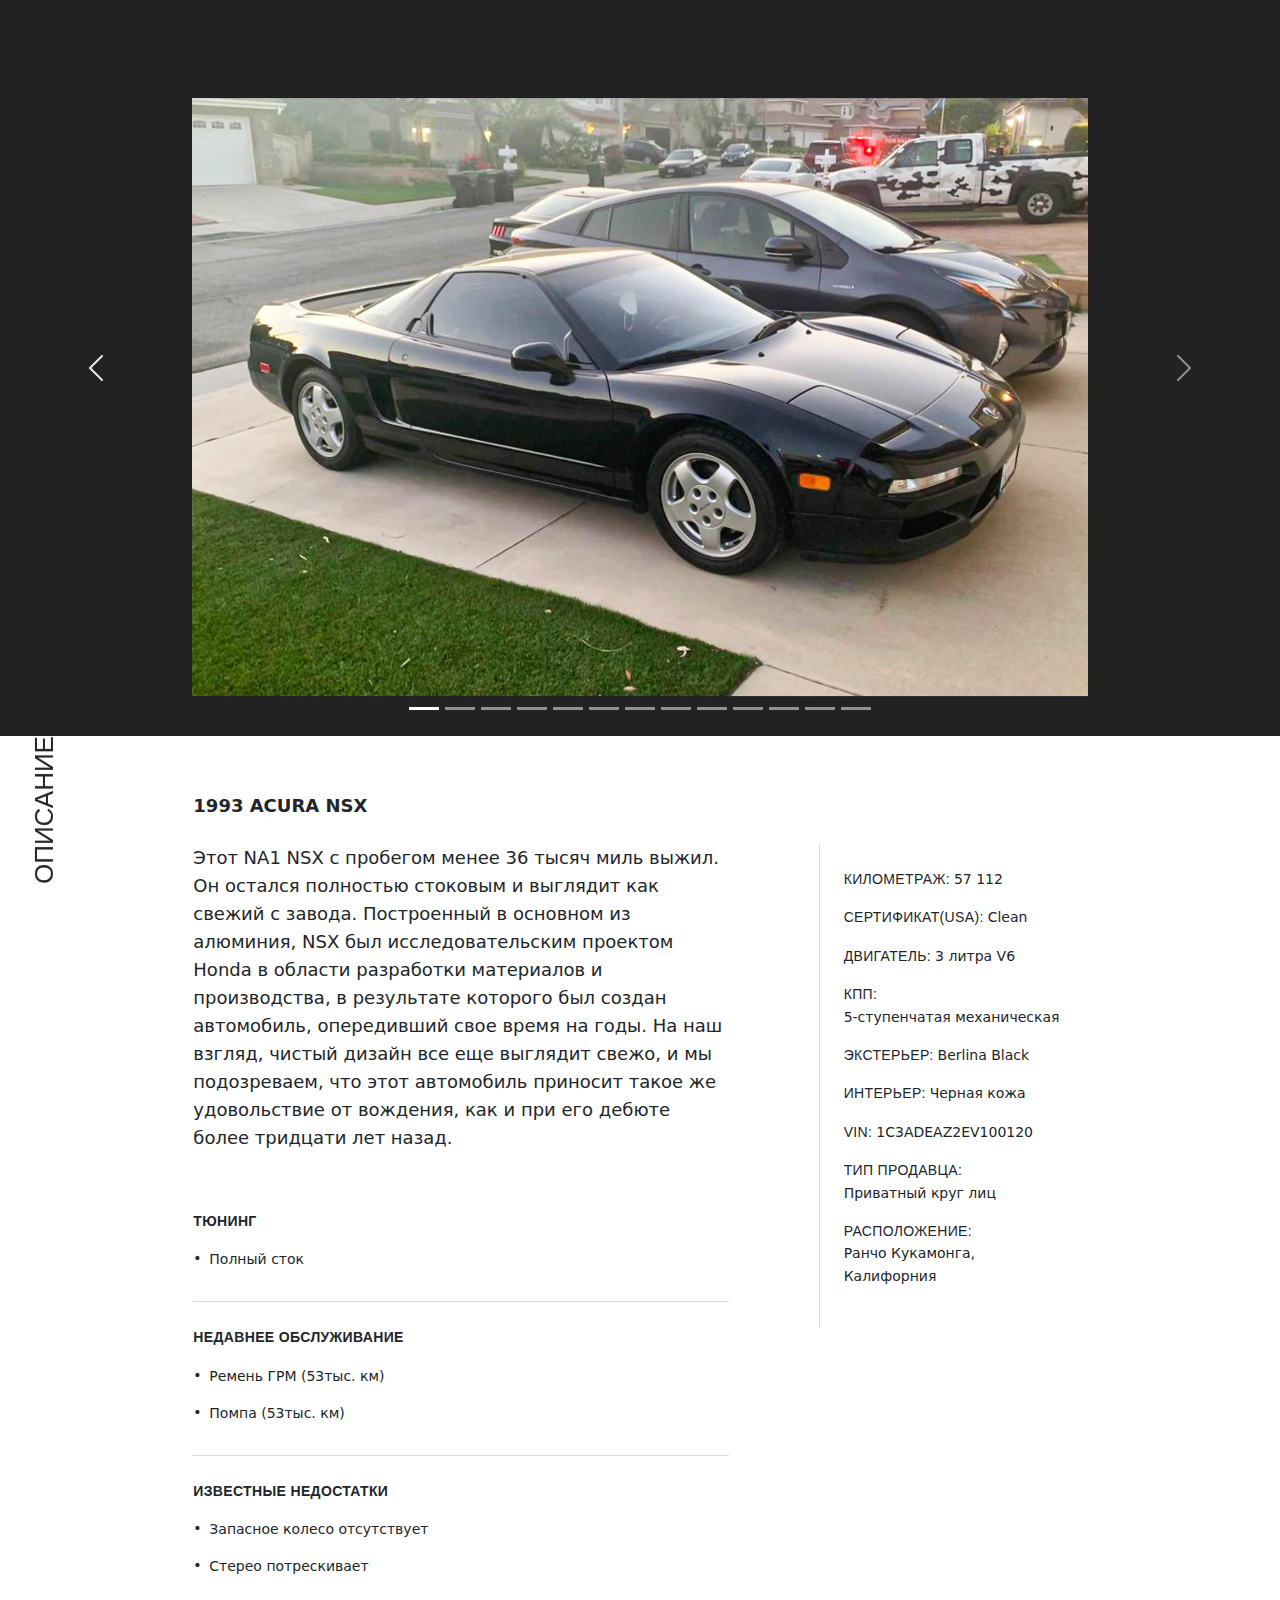
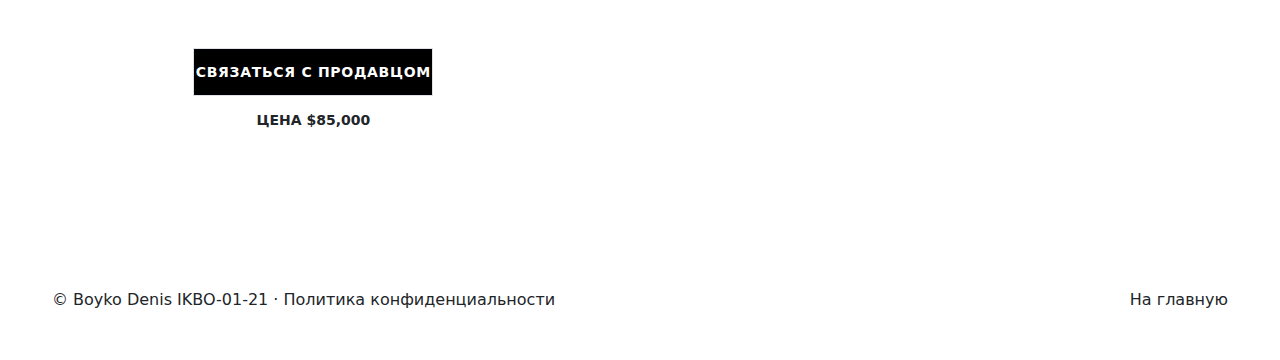
==== acura.html @ b94986b9 "Initial commit" ====
<!doctype html>
<html lang="en, rus">
<head>
  <meta charset="utf-8">
  <meta name="viewport" content="width=device-width, initial-scale=1">
  <meta name="description" content="">

  <title>ACURA · NSX</title>

  <link rel="stylesheet" href="css/carousel.css">
  <link rel="stylesheet" href="css/bootstrap.min.css">
  <link rel="stylesheet" href="css/123.css">
  <link rel="stylesheet" href="css/321.css">
  <link rel='shortcut icon' type='images/jpeg' href='images/icon.jpeg'>

</head>
<body>
<main>
  <div id="myCarousel" class="carousel slide" data-bs-ride="carousel" style="margin-bottom: 1rem">
    <div class="carousel-indicators">
      <button type="button" data-bs-target="#myCarousel" data-bs-slide-to="0" class="active" aria-current="true" aria-label="Slide 1"></button>
      <button type="button" data-bs-target="#myCarousel" data-bs-slide-to="1" aria-label="Slide 2"></button>
      <button type="button" data-bs-target="#myCarousel" data-bs-slide-to="2" aria-label="Slide 3"></button>
      <button type="button" data-bs-target="#myCarousel" data-bs-slide-to="3" aria-label="Slide 4"></button>
      <button type="button" data-bs-target="#myCarousel" data-bs-slide-to="4" aria-label="Slide 5"></button>
      <button type="button" data-bs-target="#myCarousel" data-bs-slide-to="5" aria-label="Slide 6"></button>
      <button type="button" data-bs-target="#myCarousel" data-bs-slide-to="6" aria-label="Slide 7"></button>
      <button type="button" data-bs-target="#myCarousel" data-bs-slide-to="7" aria-label="Slide 8"></button>
      <button type="button" data-bs-target="#myCarousel" data-bs-slide-to="8" aria-label="Slide 9"></button>
      <button type="button" data-bs-target="#myCarousel" data-bs-slide-to="9" aria-label="Slide 10"></button>
      <button type="button" data-bs-target="#myCarousel" data-bs-slide-to="10" aria-label="Slide 11"></button>
      <button type="button" data-bs-target="#myCarousel" data-bs-slide-to="11" aria-label="Slide 12"></button>
      <button type="button" data-bs-target="#myCarousel" data-bs-slide-to="12" aria-label="Slide 13"></button>
    </div>
    <div class="carousel-inner">
      <div class="carousel-item active">
        <svg class="bd-placeholder-img" width="100%" height="100%"><rect width="100%" height="100%" fill="#222"/></svg>
        <div class="container">
          <div class="carousel-caption">
            <img src="images/acura/1.jpg" style="max-width: 100%">
          </div>
        </div>
      </div>
      <div class="carousel-item">
        <svg class="bd-placeholder-img" width="100%" height="100%"><rect width="100%" height="100%" fill="#222"/></svg>
        <div class="container">
          <div class="carousel-caption">
            <img src="images/acura/2.jpg" style="max-width: 100%">
          </div>
        </div>
      </div>
      <div class="carousel-item">
        <svg class="bd-placeholder-img" width="100%" height="100%"><rect width="100%" height="100%" fill="#222"/></svg>
        <div class="container">
          <div class="carousel-caption">
            <img src="images/acura/3.jpg" style="max-width: 100%">
          </div>
        </div>
      </div>
      <div class="carousel-item">
        <svg class="bd-placeholder-img" width="100%" height="100%"><rect width="100%" height="100%" fill="#222"/></svg>
        <div class="container">
          <div class="carousel-caption">
            <img src="images/acura/4.jpg" style="max-width: 100%">
          </div>
        </div>
      </div>
      <div class="carousel-item">
        <svg class="bd-placeholder-img" width="100%" height="100%"><rect width="100%" height="100%" fill="#222"/></svg>
        <div class="container">
          <div class="carousel-caption">
            <img src="images/acura/5.jpg" style="max-width: 100%">
          </div>
        </div>
      </div>
      <div class="carousel-item">
        <svg class="bd-placeholder-img" width="100%" height="100%"><rect width="100%" height="100%" fill="#222"/></svg>
        <div class="container">
          <div class="carousel-caption">
            <img src="images/acura/6.jpg" style="max-width: 100%">
          </div>
        </div>
      </div>
      <div class="carousel-item">
        <svg class="bd-placeholder-img" width="100%" height="100%"><rect width="100%" height="100%" fill="#222"/></svg>
        <div class="container">
          <div class="carousel-caption">
            <img src="images/acura/7.jpg" style="max-width: 100%">
          </div>
        </div>
      </div>
      <div class="carousel-item">
        <svg class="bd-placeholder-img" width="100%" height="100%"><rect width="100%" height="100%" fill="#222"/></svg>
        <div class="container">
          <div class="carousel-caption">
            <img src="images/acura/8.jpg" style="max-width: 100%">
          </div>
        </div>
      </div>
      <div class="carousel-item">
        <svg class="bd-placeholder-img" width="100%" height="100%"><rect width="100%" height="100%" fill="#222"/></svg>
        <div class="container">
          <div class="carousel-caption">
            <img src="images/acura/9.jpg" style="max-width: 100%">
          </div>
        </div>
      </div>
      <div class="carousel-item">
        <svg class="bd-placeholder-img" width="100%" height="100%"><rect width="100%" height="100%" fill="#222"/></svg>
        <div class="container">
          <div class="carousel-caption">
            <img src="images/acura/10.jpg" style="max-width: 100%">
          </div>
        </div>
      </div>
      <div class="carousel-item">
        <svg class="bd-placeholder-img" width="100%" height="100%"><rect width="100%" height="100%" fill="#222"/></svg>
        <div class="container">
          <div class="carousel-caption">
            <img src="images/acura/11.jpg" style="max-width: 100%">
          </div>
        </div>
      </div>
      <div class="carousel-item">
        <svg class="bd-placeholder-img" width="100%" height="100%"><rect width="100%" height="100%" fill="#222"/></svg>
        <div class="container">
          <div class="carousel-caption">
            <img src="images/acura/12.jpg" style="max-width: 100%">
          </div>
        </div>
      </div>
      <div class="carousel-item">
        <svg class="bd-placeholder-img" width="100%" height="100%"><rect width="100%" height="100%" fill="#222"/></svg>
        <div class="container">
          <div class="carousel-caption">
            <img src="images/acura/13.jpg" style="max-width: 100%">
          </div>
        </div>
      </div>
    </div>

    <button class="carousel-control-prev" type="button" data-bs-target="#myCarousel" data-bs-slide="prev">
      <span class="carousel-control-prev-icon" aria-hidden="true"></span>
      <span class="visually-hidden">Previous</span>
    </button>
    <button class="carousel-control-next" type="button" data-bs-target="#myCarousel" data-bs-slide="next">
      <span class="carousel-control-next-icon" aria-hidden="true"></span>
      <span class="visually-hidden">Next</span>
    </button>
  </div>

  <section id="details" class="px-4 mx-auto max-w-screen-2xl">
    <div class="relative pt-7 md:pt-10 xl:px-20 md:pb-30 md:grid md:grid-cols-12">
      <h3 class="absolute top-0 hidden -mt-4 text-4xl antialiased uppercase lg:block font-condensed right-full whitespace-nowrap transform origin-top-right -rotate-90">Описание</h3>
      <strong class="block pb-6 text-2xl uppercase col-start-2 col-end-12 md:text-xl">1993 ACURA NSX</strong>
      <div class="md:col-start-2 md:col-end-8">
        <div class="pb-3 text-lg md:text-xl listing-story">
          <p class="p1">Этот NA1 NSX с пробегом менее 36 тысяч миль выжил. Он остался полностью стоковым и выглядит как свежий с завода. Построенный в основном из алюминия, NSX был исследовательским проектом Honda в области разработки материалов и производства, в результате которого был создан автомобиль, опередивший свое время на годы. На наш взгляд, чистый дизайн все еще выглядит свежо, и мы подозреваем, что этот автомобиль приносит такое же удовольствие от вождения, как и при его дебюте более тридцати лет назад.</p>
        </div>
        <div class="pb-3 border-t border-gray-300 md:border-0"><h2 class="pt-6 pb-3 text-lg tracking-wide uppercase font-condensed md:text-base"><strong>Тюнинг</strong></h2>
          <ul class="block text-lg md:text-base antialiased columns-1 xl:columns-2">
            <li class="relative inline-block w-full pb-3 pl-4 leading-5"><span class="absolute left-0 block select-none -top-1px">•</span>Полный сток</li>
          </ul>
        </div>
        <div class="pb-3 border-t border-gray-300"><h2 class="pt-6 pb-3 text-lg tracking-wide uppercase font-condensed md:text-base"><strong>Недавнее обслуживание</strong></h2>
          <ul class="block text-lg md:text-base antialiased columns-1 xl:columns-2">
            <li class="relative inline-block w-full pb-3 pl-4 leading-5"><span class="absolute left-0 block select-none -top-1px">•</span>Ремень ГРМ (53тыс. км)</li>
            <li class="relative inline-block w-full pb-3 pl-4 leading-5"><span class="absolute left-0 block select-none -top-1px">•</span>Помпа (53тыс. км)</li>
          </ul>
        </div>
        <div class="pb-3 border-t border-gray-300"><h2 class="pt-6 pb-3 text-lg tracking-wide uppercase font-condensed md:text-base"><strong>Известные недостатки</strong></h2>
          <ul class="block text-lg md:text-base antialiased columns-1 xl:columns-2">
            <li class="relative inline-block w-full pb-3 pl-4 leading-5"><span class="absolute left-0 block select-none -top-1px">•</span>Запасное колесо отсутствует</li>
            <li class="relative inline-block w-full pb-3 pl-4 leading-5"><span class="absolute left-0 block select-none -top-1px">•</span>Стерео потрескивает</li>
          </ul>
        </div>

        <div class="pt-10 pb-6 xl:col-span-10 xl:col-start-2">
          <div class="text-sm antialiased uppercase md:max-w-2xs">
            <a class="uppercase flex font-bold antialiased justify-center items-center transition-colors outline-none pb-1px tracking-wider h-14 md:h-12 text-lg md:text-base text-white bg-black border border-black hover-hover:hover:bg-bfb hover-hover:hover:border-bfb focus:bg-bfb focus:border-bfb" href="auth.html">Связаться с продавцом</a>
            <strong class="uppercase flex font-bold antialiased justify-center items-center transition-colors outline-none pb-1px h-14 md:h-12 text-lg md:text-base">Цена $85,000</strong>
          </div>
        </div>
      </div>
      <div class="hidden md:col-start-9 md:col-end-12 md:block">
        <ul class="py-4 md:py-4 md:px-6 md:border-l md:border-gray-300">
          <li class="text-lg md:text-base pb-3 "><label for="car-fact-mileage" class="inline-block tracking-wide font-condensed uppercase pr-1">Километраж:</label><span id="car-fact-mileage" class="inline-block select-all">57 112</span></li>
          <li class="text-lg md:text-base pb-3 "><label for="car-fact-title" class="inline-block tracking-wide font-condensed uppercase pr-1">Сертификат(USA):</label><span id="car-fact-title" class="inline-block select-all">Clean</span></li>
          <li class="text-lg md:text-base pb-3 "><label for="car-fact-engine" class="inline-block tracking-wide font-condensed uppercase pr-1">Двигатель:</label><span id="car-fact-engine" class="inline-block select-all">3 литра V6</span></li>
          <li class="text-lg md:text-base pb-3 "><label for="car-fact-trans" class="inline-block tracking-wide font-condensed uppercase pr-1">КПП:</label><span id="car-fact-trans" class="inline-block select-all">5-ступенчатая механическая</span></li>
          <li class="text-lg md:text-base pb-3 "><label for="car-fact-exterior" class="inline-block tracking-wide font-condensed uppercase pr-1">Экстерьер:</label><span id="car-fact-exterior" class="inline-block select-all">Berlina Black</span></li>
          <li class="text-lg md:text-base pb-3 "><label for="car-fact-interior" class="inline-block tracking-wide font-condensed uppercase pr-1">Интерьер:</label><span id="car-fact-interior" class="inline-block select-all">Черная кожа</span></li>
          <li class="text-lg md:text-base pb-3  uppercase"><label for="car-fact-vin" class="inline-block tracking-wide font-condensed uppercase pr-1">VIN:</label><span id="car-fact-vin" class="inline-block select-all">1C3ADEAZ2EV100120</span></li>
          <li class="text-lg md:text-base pb-3 "><label for="car-fact-seller-type" class="inline-block tracking-wide font-condensed uppercase pr-1">Тип продавца:</label><span id="car-fact-seller-type" class="inline-block select-all">Приватный круг лиц</span></li>
          <li class="text-lg md:text-base pb-3 "><label for="car-fact-location" class="inline-block tracking-wide font-condensed uppercase pr-1">Расположение:</label><span id="car-fact-location" class="inline-block select-all">Ранчо Кукамонга, Калифорния</span></li>
        </ul>
      </div>
    </div>
  </section>

  <!-- FOOTER -->
  <footer class="container" >
    <p class="float-end"><a href="index.html">На главную</a></p>
    <p>&copy; Boyko Denis IKBO-01-21 &middot; <a href="privacy.html">Политика конфиденциальности</a></p>
  </footer>

</main>

<script src="/js/bootstrap.bundle.min.js"></script>
</body>
</html>
---- css/carousel.css ----
/* GLOBAL STYLES
-------------------------------------------------- */
/* Padding below the footer and lighter body text */

body {
  padding-bottom: 3rem;
  color: #5a5a5a;
}


/* CUSTOMIZE THE CAROUSEL
-------------------------------------------------- */

/* Carousel base class */
.carousel {
  margin-bottom: 4rem;
}

/* Since positioning the image, we need to help out the caption */
.carousel-caption {
  z-index: 10;
}

/* Declare heights because of positioning of img element */
.carousel-item {
  height: 46rem;
}

/*rect{
  max-width: 100%;
}*/

/* MARKETING CONTENT
-------------------------------------------------- */

.text{
  text-align: center;
  justify-content: center;
}

/* Center align the text within the three columns below the carousel */
.marketing .col-lg-4 {
  margin-bottom: 1.5rem;
  text-align: center;
}
/* rtl:begin:ignore */
.marketing .col-lg-4 p {
  margin-right: .75rem;
  margin-left: .75rem;
}
/* rtl:end:ignore */


/* Featurettes
------------------------- */

.featurette-divider {
  margin: 5rem 0; /* Space out the Bootstrap <hr> more */
}

/* Thin out the marketing headings */

.featurette-heading {
  letter-spacing: -.05rem;
}


/* RESPONSIVE CSS
-------------------------------------------------- */

@media (min-width: 640px) {
  /* Bump up size of carousel content */
  .text p {
    margin-bottom: 1.25rem;
    font-size: 1.5rem;
    line-height: 1.4;
  }

  .featurette-heading {
    font-size: 50px;
  }
}

@media (max-width: 400px) {
  .carousel-item {
    height: 16rem;
  }
}

@media (min-width: 62em) {
  .featurette-heading {
    margin-top: 7rem;
  }
}
---- css/123.css ----
@font-face{font-family:swiper-icons;src:url("data:application/font-woff;charset=utf-8;base64, [base64]//wADZ2x5ZgAAAywAAADMAAAD2MHtryVoZWFkAAABbAAAADAAAAA2E2+eoWhoZWEAAAGcAAAAHwAAACQC9gDzaG10eAAAAigAAAAZAAAArgJkABFsb2NhAAAC0AAAAFoAAABaFQAUGG1heHAAAAG8AAAAHwAAACAAcABAbmFtZQAAA/gAAAE5AAACXvFdBwlwb3N0AAAFNAAAAGIAAACE5s74hXjaY2BkYGAAYpf5Hu/j+W2+MnAzMYDAzaX6QjD6/4//Bxj5GA8AuRwMYGkAPywL13jaY2BkYGA88P8Agx4j+/8fQDYfA1AEBWgDAIB2BOoAeNpjYGRgYNBh4GdgYgABEMnIABJzYNADCQAACWgAsQB42mNgYfzCOIGBlYGB0YcxjYGBwR1Kf2WQZGhhYGBiYGVmgAFGBiQQkOaawtDAoMBQxXjg/wEGPcYDDA4wNUA2CCgwsAAAO4EL6gAAeNpj2M0gyAACqxgGNWBkZ2D4/wMA+xkDdgAAAHjaY2BgYGaAYBkGRgYQiAHyGMF8FgYHIM3DwMHABGQrMOgyWDLEM1T9/w8UBfEMgLzE////P/5//f/V/xv+r4eaAAeMbAxwIUYmIMHEgKYAYjUcsDAwsLKxc3BycfPw8jEQA/[base64]/uznmfPFBNODM2K7MTQ45YEAZqGP81AmGGcF3iPqOop0r1SPTaTbVkfUe4HXj97wYE+yNwWYxwWu4v1ugWHgo3S1XdZEVqWM7ET0cfnLGxWfkgR42o2PvWrDMBSFj/IHLaF0zKjRgdiVMwScNRAoWUoH78Y2icB/yIY09An6AH2Bdu/UB+yxopYshQiEvnvu0dURgDt8QeC8PDw7Fpji3fEA4z/PEJ6YOB5hKh4dj3EvXhxPqH/SKUY3rJ7srZ4FZnh1PMAtPhwP6fl2PMJMPDgeQ4rY8YT6Gzao0eAEA409DuggmTnFnOcSCiEiLMgxCiTI6Cq5DZUd3Qmp10vO0LaLTd2cjN4fOumlc7lUYbSQcZFkutRG7g6JKZKy0RmdLY680CDnEJ+UMkpFFe1RN7nxdVpXrC4aTtnaurOnYercZg2YVmLN/d/gczfEimrE/fs/bOuq29Zmn8tloORaXgZgGa78yO9/cnXm2BpaGvq25Dv9S4E9+5SIc9PqupJKhYFSSl47+Qcr1mYNAAAAeNptw0cKwkAAAMDZJA8Q7OUJvkLsPfZ6zFVERPy8qHh2YER+3i/BP83vIBLLySsoKimrqKqpa2hp6+jq6RsYGhmbmJqZSy0sraxtbO3sHRydnEMU4uR6yx7JJXveP7WrDycAAAAAAAH//wACeNpjYGRgYOABYhkgZgJCZgZNBkYGLQZtIJsFLMYAAAw3ALgAeNolizEKgDAQBCchRbC2sFER0YD6qVQiBCv/H9ezGI6Z5XBAw8CBK/m5iQQVauVbXLnOrMZv2oLdKFa8Pjuru2hJzGabmOSLzNMzvutpB3N42mNgZGBg4GKQYzBhYMxJLMlj4GBgAYow/P/PAJJhLM6sSoWKfWCAAwDAjgbRAAB42mNgYGBkAIIbCZo5IPrmUn0hGA0AO8EFTQAA");font-weight:400;font-style:normal}:root{--swiper-theme-color:#007aff}.swiper{margin-left:auto;margin-right:auto;position:relative;overflow:hidden;list-style:none;padding:0;z-index:1}.swiper-vertical>.swiper-wrapper{flex-direction:column}.swiper-wrapper{position:relative;width:100%;height:100%;z-index:1;display:flex;transition-property:transform;box-sizing:content-box}.swiper-android .swiper-slide,.swiper-wrapper{transform:translateZ(0)}.swiper-pointer-events{touch-action:pan-y}.swiper-pointer-events.swiper-vertical{touch-action:pan-x}.swiper-slide{flex-shrink:0;width:100%;height:100%;position:relative;transition-property:transform}.swiper-slide-invisible-blank{visibility:hidden}.swiper-autoheight,.swiper-autoheight .swiper-slide{height:auto}.swiper-autoheight .swiper-wrapper{align-items:flex-start;transition-property:transform,height}.swiper-backface-hidden .swiper-slide{transform:translateZ(0);-webkit-backface-visibility:hidden;backface-visibility:hidden}.swiper-3d,.swiper-3d.swiper-css-mode .swiper-wrapper{perspective:1200px}.swiper-3d .swiper-cube-shadow,.swiper-3d .swiper-slide,.swiper-3d .swiper-slide-shadow,.swiper-3d .swiper-slide-shadow-bottom,.swiper-3d .swiper-slide-shadow-left,.swiper-3d .swiper-slide-shadow-right,.swiper-3d .swiper-slide-shadow-top,.swiper-3d .swiper-wrapper{transform-style:preserve-3d}.swiper-3d .swiper-slide-shadow,.swiper-3d .swiper-slide-shadow-bottom,.swiper-3d .swiper-slide-shadow-left,.swiper-3d .swiper-slide-shadow-right,.swiper-3d .swiper-slide-shadow-top{position:absolute;left:0;top:0;width:100%;height:100%;pointer-events:none;z-index:10}.swiper-3d .swiper-slide-shadow{background:rgba(0,0,0,.15)}.swiper-3d .swiper-slide-shadow-left{background-image:linear-gradient(270deg,rgba(0,0,0,.5),transparent)}.swiper-3d .swiper-slide-shadow-right{background-image:linear-gradient(90deg,rgba(0,0,0,.5),transparent)}.swiper-3d .swiper-slide-shadow-top{background-image:linear-gradient(0deg,rgba(0,0,0,.5),transparent)}.swiper-3d .swiper-slide-shadow-bottom{background-image:linear-gradient(180deg,rgba(0,0,0,.5),transparent)}.swiper-css-mode>.swiper-wrapper{overflow:auto;scrollbar-width:none;-ms-overflow-style:none}.swiper-css-mode>.swiper-wrapper::-webkit-scrollbar{display:none}.swiper-css-mode>.swiper-wrapper>.swiper-slide{scroll-snap-align:start start}.swiper-horizontal.swiper-css-mode>.swiper-wrapper{scroll-snap-type:x mandatory}.swiper-vertical.swiper-css-mode>.swiper-wrapper{scroll-snap-type:y mandatory}.swiper-centered>.swiper-wrapper:before{content:"";flex-shrink:0;order:9999}.swiper-centered.swiper-horizontal>.swiper-wrapper>.swiper-slide:first-child{-webkit-margin-start:var(--swiper-centered-offset-before);margin-inline-start:var(--swiper-centered-offset-before)}.swiper-centered.swiper-horizontal>.swiper-wrapper:before{height:100%;min-height:1px;width:var(--swiper-centered-offset-after)}.swiper-centered.swiper-vertical>.swiper-wrapper>.swiper-slide:first-child{-webkit-margin-before:var(--swiper-centered-offset-before);margin-block-start:var(--swiper-centered-offset-before)}.swiper-centered.swiper-vertical>.swiper-wrapper:before{width:100%;min-width:1px;height:var(--swiper-centered-offset-after)}.swiper-centered>.swiper-wrapper>.swiper-slide{scroll-snap-align:center center}@font-face{font-family:HK Grotesk;src:url(/fonts/hkgrotesk/hkgrotesk-regular.woff2) format("woff2"),url(/fonts/hkgrotesk/hkgrotesk-regular.woff) format("woff");font-weight:400;font-style:normal;font-display:swap}@font-face{font-family:HK Grotesk;src:url(/fonts/hkgrotesk/hkgrotesk-semibold.woff2) format("woff2"),url(/fonts/hkgrotesk/hkgrotesk-semibold.woff) format("woff");font-weight:500;font-style:normal;font-display:swap}@font-face{font-family:HK Grotesk;src:url(/fonts/hkgrotesk/hkgrotesk-bold.woff2) format("woff2"),url(/fonts/hkgrotesk/hkgrotesk-bold.woff) format("woff");font-weight:700;font-style:normal;font-display:swap}@font-face{font-family:HK Grotesk;src:url(/fonts/hkgrotesk/hkgrotesk-black.woff2) format("woff2"),url(/fonts/hkgrotesk/hkgrotesk-black.woff) format("woff");font-weight:800;font-style:normal;font-display:swap}@font-face{font-family:Backroads Icons;src:url(/fonts/backroads-icons/backroads-icons.eot?b2sve3);src:url(/fonts/backroads-icons/backroads-icons.eot?b2sve3#iefix) format("embedded-opentype"),url(/fonts/backroads-icons/backroads-icons.ttf?b2sve3) format("truetype"),url(/fonts/backroads-icons/backroads-icons.woff?b2sve3) format("woff"),url(/fonts/backroads-icons/backroads-icons.svg?b2sve3#backroads-icons) format("svg");font-weight:400;font-style:normal;font-display:block}.font-condensed{-moz-osx-font-smoothing:grayscale;-webkit-font-smoothing:antialiased;-moz-osx-font-smoothing:antialiased}@-webkit-keyframes loadRoadDivider{0%{stroke-dashoffset:0}to{stroke-dashoffset:-100%}}@keyframes loadRoadDivider{0%{stroke-dashoffset:0}to{stroke-dashoffset:-100%}}.loader-road .boundary,.loader-road .divider{stroke:currentColor;stroke-linecap:square}.loader-road .boundary{stroke-width:.5em}.loader-road .divider{stroke-width:.5em;stroke-dasharray:25%;-webkit-animation-name:loadRoadDivider;animation-name:loadRoadDivider;-webkit-animation-timing-function:linear;animation-timing-function:linear;-webkit-animation-iteration-count:infinite;animation-iteration-count:infinite}.dot-loader .dot-one,.dot-loader .dot-three,.dot-loader .dot-two{-webkit-animation-duration:.8s;animation-duration:.8s}.dot-loader .dot-one{-webkit-animation-delay:.15s;animation-delay:.15s}.dot-loader .dot-two{-webkit-animation-delay:.3s;animation-delay:.3s}.dot-loader .dot-three{-webkit-animation-delay:.45s;animation-delay:.45s}.swiper{z-index:unset!important}@-webkit-keyframes HeroItemAnimation{0%{opacity:0;-webkit-clip-path:inset(20% 0 0 0);clip-path:inset(20% 0 0 0)}to{opacity:1;-webkit-clip-path:inset(0 0 0 0);clip-path:inset(0 0 0 0)}}@keyframes HeroItemAnimation{0%{opacity:0;-webkit-clip-path:inset(20% 0 0 0);clip-path:inset(20% 0 0 0)}to{opacity:1;-webkit-clip-path:inset(0 0 0 0);clip-path:inset(0 0 0 0)}}@-webkit-keyframes HeroImageAnimation{0%{transform:scale(1.25)}to{transform:scale(1)}}@keyframes HeroImageAnimation{0%{transform:scale(1.25)}to{transform:scale(1)}}.page-our-story{line-height:1.6;font-size:18px!important;padding-top:0!important}@media(min-width:768px){.page-our-story{font-size:20px!important}}.page-our-story .about-page-hero{opacity:0;-webkit-animation:HeroItemAnimation 1s ease .4s 1 forwards;animation:HeroItemAnimation 1s ease .4s 1 forwards}.page-our-story .about-page-hero .wp-block-group__inner-container{overflow:hidden}.page-our-story .about-page-hero .wp-block-cover__image-background{-webkit-animation:HeroImageAnimation 1s ease .3s 1 forwards;animation:HeroImageAnimation 1s ease .3s 1 forwards}.page-content p a{text-decoration:underline}.listing-story p{padding-bottom:1em}.listing-story a{text-decoration:underline}.wp-block-quote{margin:0 0 80px;padding-top:16px;padding-left:32px;padding-bottom:16px;border-left:4px solid #0b0b0b}.wp-block-quote cite{color:#9b9b9b}.wp-block-cover{width:100%;display:flex;flex-wrap:none;overflow:hidden;position:relative;flex-direction:row;background-size:cover;background-position:50%}.wp-block-cover.has-parallax{background-attachment:fixed}.wp-block-cover__gradient-background,.wp-block-cover__image-background{top:0;left:0;right:0;bottom:0;width:100%;height:100%;-o-object-fit:cover;object-fit:cover;position:absolute}.wp-block-cover__inner-container{width:100%;height:auto;flex:0 0 100%;position:relative;z-index:2;padding:16px}.wp-block-cover__inner-container .wp-block-cover__inner-container{padding:0}.wp-block-cover__inner-container :last-child{margin-bottom:0}.wp-block-cover.no-gutter .wp-block-cover__inner-container{padding-left:0;padding-right:0}@media(min-width:768px){.wp-block-cover .wp-block-cover__inner-container{padding:80px}}.wp-block-gallery{margin:0;display:block;padding-top:48px;padding-bottom:120px}.blocks-gallery-grid{padding:0;display:flex;flex-wrap:wrap;list-style-type:none;margin:0 -24px}.blocks-gallery-item{width:100%;display:flex;flex-grow:1;position:relative;flex-direction:column;justify-content:center;padding:12px}.blocks-gallery-item figure{margin:0;height:100%;display:flex;position:relative;align-items:flex-end;justify-content:flex-start}.blocks-gallery-item figure a{height:100%;display:flex}.blocks-gallery-item img{flex:1;width:100%;height:100%;-o-object-fit:cover;object-fit:cover}.blocks-gallery-item figcaption{left:0;bottom:0;width:100%;pointer-events:none;display:block;position:absolute;color:#fff;padding:8px;background-image:linear-gradient(transparent,rgba(0,0,0,.5))}@media(min-width:576px){.blocks-gallery-item{width:50%}}@media(min-width:768px){.blocks-gallery-item{width:33%}}.blocks-gallery-caption{margin:0;display:block;text-align:center;color:#9b9b9b}.wp-block-image{margin:0;display:block}.wp-block-image img{display:block;max-width:100%;height:auto;margin-left:auto;margin-right:auto}.wp-block-image figcaption{margin:0;display:block;text-align:center;padding-top:24px;color:#9b9b9b}.wp-block-media-text__media iframe,.wp-block-media-text__media img{max-width:100%;height:auto}.has-text-align-left{text-align:left}.has-text-align-center{text-align:center}.has-text-align-right{text-align:right}.wp-block-separator{margin-left:auto;margin-right:auto;text-align:center;border:none;border-bottom:1px solid #d9d9d9}.wp-block-separator:not(.is-style-wide):not(.is-style-dots){max-width:100px}.wp-block-separator.is-style-dots{border:0}.wp-block-separator.is-style-dots:before{content:"···";color:currentColor;font-size:20px;letter-spacing:2em;padding-left:2em;font-family:serif}.wp-block-embed__wrapper{position:relative}.wp-block-embed__wrapper:before{content:"";display:block}.wp-block-embed__wrapper iframe{top:0;left:0;width:100%;height:100%;position:absolute}.wp-embed-aspect-21-9 .wp-block-embed__wrapper:before{padding-top:42.86%}.wp-embed-aspect-18-9 .wp-block-embed__wrapper:before{padding-top:50%}.wp-embed-aspect-16-9 .wp-block-embed__wrapper:before{padding-top:56.25%}.wp-embed-aspect-4-3 .wp-block-embed__wrapper:before{padding-top:75%}.wp-embed-aspect-1-1 .wp-block-embed__wrapper:before{padding-top:100%}.wp-embed-aspect-9-16 .wp-block-embed__wrapper:before{padding-top:177%}.wp-embed-aspect-1-2 .wp-block-embed__wrapper:before{padding-top:200%}.wp-block-embed{padding-bottom:120px}.wp-block-embed figcaption{margin:0;display:block;text-align:center;color:#9b9b9b;padding-top:24px}.ratio{white-space:nowrap}.ratio:before{content:"";width:100%;height:100%;flex:0 0 100%;display:inline-block}.ratio .wp-block-cover__inner-container{margin-left:-100%;white-space:normal}.ratio-16by9:before{padding-top:56.25%}.ratio-3by1:before{padding-top:33%}.ratio-3by2:before{padding-top:66%}.ratio-2by1:before{padding-top:50%}.ratio-4by3:before{padding-top:75%}.ratio-4by1:before{padding-top:25%}.backroads-block-accordion{border-bottom:1px solid #d9d9d9}.backroads-block-accordion-section{overflow:hidden;position:relative;border-top:1px solid #d9d9d9}.backroads-block-accordion-section:first-child{margin-top:1px}.backroads-block-accordion-title{margin:0;height:56px;display:block;cursor:pointer;overflow:hidden;font-weight:700;line-height:56px}.backroads-block-accordion-content{max-height:0;overflow:hidden;transition:max-height .6s}.backroads-block-accordion-content a{text-decoration:underline;transition:color .3s}.backroads-block-accordion-content a:hover{color:#f05a31}.backroads-block-accordion-content:before{content:"";top:0;right:0;font-size:10px;font-family:Backroads Icons;line-height:56px;text-align:center;position:absolute;pointer-events:none;transition:transform .4s;height:56px}.backroads-block-accordion-control{display:none}.backroads-block-accordion-control:checked+.backroads-block-accordion-content{opacity:1;max-height:2000px}.backroads-block-accordion-control:checked+.backroads-block-accordion-content:before{transform:rotate(45deg)}.wp-block-code{padding-bottom:48px}code{display:block;overflow:auto;max-width:100%;position:relative;padding:16px;background:#f5f5f5;border-left:5px solid #d9d9d9}.wp-block-preformatted{width:100%;overflow:auto;padding-bottom:48px}.wp-block-pullquote{padding-bottom:48px}.wp-block-pullquote blockquote{margin:0;text-align:center;padding-top:48px;padding-bottom:48px;border-top:5px solid #d9d9d9;border-bottom:5px solid #d9d9d9}.wp-block-pullquote cite{color:#9b9b9b}.wp-block-table{padding-bottom:48px}.wp-block-table table{width:100%;border-spacing:10px;border-collapse:collapse;border-top:1px solid #d9d9d9;border-left:1px solid #d9d9d9}.wp-block-table td,.wp-block-table th{padding:8px;border-right:1px solid #d9d9d9;border-bottom:1px solid #d9d9d9}.wp-block-table figcaption{margin:0;display:block;text-align:center;padding-top:24px;color:#9b9b9b}.wp-block-verse{color:#9b9b9b;padding-top:48px;padding-bottom:48px}.has-white-color{color:#fff}.has-black-color{color:#0b0b0b}.has-cyan-bluish-gray-color{color:#abb8c3}.has-pale-pink-color{color:#f78da7}.has-vivid-red-color{color:#cf2e2e}.has-luminous-vivid-orange-color{color:#ff6900}.has-luminous-vivid-amber-color{color:#fcb900}.has-light-green-cyan-color{color:#7bdcb5}.has-vivid-green-cyan-color{color:#00d084}.has-pale-cyan-blue-color{color:#8ed1fc}.has-vivid-cyan-blue-color{color:#0693e3}.has-vivid-purple-color{color:#9b51e0}.has-background-dim{color:#fff}.has-white-background-color{background-color:#fff}.has-black-background-color{background-color:#0b0b0b}.has-cyan-bluish-gray-background-color{background-color:#abb8c3}.has-pale-pink-background-color{background-color:#f78da7}.has-vivid-red-background-color{background-color:#cf2e2e}.has-luminous-vivid-orange-background-color{background-color:#ff6900}.has-luminous-vivid-amber-background-color{background-color:#fcb900}.has-light-green-cyan-background-color{background-color:#7bdcb5}.has-vivid-green-cyan-background-color{background-color:#00d084}.has-pale-cyan-blue-background-color{background-color:#8ed1fc}.has-vivid-cyan-blue-background-color{background-color:#0693e3}.has-vivid-purple-background-color{background-color:#9b51e0}.has-small-font-size{font-size:16px}.has-medium-font-size{font-size:17px}.has-large-font-size{font-size:20px}.has-huge-font-size{font-size:28px}@media(min-width:768px){.has-small-font-size{font-size:14px}.has-medium-font-size{font-size:16px}.has-large-font-size{font-size:18px}}.page-content h1{font-size:3rem;font-family:trade-gothic-next-condensed,HK Grotesk,-apple-system,BlinkMacSystemFont,Segoe UI,Roboto,Oxygen,Ubuntu,Cantarell,Fira Sans,Droid Sans,Helvetica Neue,sans-serif}.page-content p{padding-bottom:1.5em}.page-content p a{transition:color .3s}.page-content p a:hover{color:#f05a31}/*
! tailwindcss v3.1.8 | MIT License | https://tailwindcss.com
*/*,:after,:before{box-sizing:border-box;border:0 solid #eee}:after,:before{--tw-content:""}html{line-height:1.5;-webkit-text-size-adjust:100%;-moz-tab-size:4;-o-tab-size:4;tab-size:4;font-family:HK Grotesk,-apple-system,BlinkMacSystemFont,Segoe UI,Roboto,Oxygen,Ubuntu,Cantarell,Fira Sans,Droid Sans,Helvetica Neue,sans-serif}body{margin:0;line-height:inherit}hr{height:0;color:inherit;border-top-width:1px}abbr:where([title]){-webkit-text-decoration:underline dotted;text-decoration:underline dotted}h1,h2,h3,h4,h5,h6{font-size:inherit;font-weight:inherit}a{color:inherit;text-decoration:inherit}b,strong{font-weight:bolder}code,kbd,pre,samp{font-family:ui-monospace,SFMono-Regular,Menlo,Monaco,Consolas,Liberation Mono,Courier New,monospace;font-size:1em}small{font-size:80%}sub,sup{font-size:75%;line-height:0;position:relative;vertical-align:baseline}sub{bottom:-.25em}sup{top:-.5em}table{text-indent:0;border-color:inherit;border-collapse:collapse}button,input,optgroup,select,textarea{font-family:inherit;font-size:100%;font-weight:inherit;line-height:inherit;color:inherit;margin:0;padding:0}button,select{text-transform:none}[type=button],[type=reset],[type=submit],button{-webkit-appearance:button;background-color:transparent;background-image:none}:-moz-focusring{outline:auto}:-moz-ui-invalid{box-shadow:none}progress{vertical-align:baseline}::-webkit-inner-spin-button,::-webkit-outer-spin-button{height:auto}[type=search]{-webkit-appearance:textfield;outline-offset:-2px}::-webkit-search-decoration{-webkit-appearance:none}::-webkit-file-upload-button{-webkit-appearance:button;font:inherit}summary{display:list-item}blockquote,dd,dl,figure,h1,h2,h3,h4,h5,h6,hr,p,pre{margin:0}fieldset{margin:0}fieldset,legend{padding:0}menu,ol,ul{list-style:none;margin:0;padding:0}textarea{resize:vertical}input::-moz-placeholder,textarea::-moz-placeholder{opacity:1;color:#9b9b9b}input::placeholder,textarea::placeholder{opacity:1;color:#9b9b9b}[role=button],button{cursor:pointer}:disabled{cursor:default}audio,canvas,embed,iframe,img,object,svg,video{display:block;vertical-align:middle}img,video{max-width:100%;height:auto}*,:after,:before{--tw-border-spacing-x:0;--tw-border-spacing-y:0;--tw-translate-x:0;--tw-translate-y:0;--tw-rotate:0;--tw-skew-x:0;--tw-skew-y:0;--tw-scale-x:1;--tw-scale-y:1;--tw-pan-x: ;--tw-pan-y: ;--tw-pinch-zoom: ;--tw-scroll-snap-strictness:proximity;--tw-ordinal: ;--tw-slashed-zero: ;--tw-numeric-figure: ;--tw-numeric-spacing: ;--tw-numeric-fraction: ;--tw-ring-inset: ;--tw-ring-offset-width:0px;--tw-ring-offset-color:#fff;--tw-ring-color:rgba(59,130,246,.5);--tw-ring-offset-shadow:0 0 #0000;--tw-ring-shadow:0 0 #0000;--tw-shadow:0 0 #0000;--tw-shadow-colored:0 0 #0000;--tw-blur: ;--tw-brightness: ;--tw-contrast: ;--tw-grayscale: ;--tw-hue-rotate: ;--tw-invert: ;--tw-saturate: ;--tw-sepia: ;--tw-drop-shadow: ;--tw-backdrop-blur: ;--tw-backdrop-brightness: ;--tw-backdrop-contrast: ;--tw-backdrop-grayscale: ;--tw-backdrop-hue-rotate: ;--tw-backdrop-invert: ;--tw-backdrop-opacity: ;--tw-backdrop-saturate: ;--tw-backdrop-sepia: }::-webkit-backdrop{--tw-border-spacing-x:0;--tw-border-spacing-y:0;--tw-translate-x:0;--tw-translate-y:0;--tw-rotate:0;--tw-skew-x:0;--tw-skew-y:0;--tw-scale-x:1;--tw-scale-y:1;--tw-pan-x: ;--tw-pan-y: ;--tw-pinch-zoom: ;--tw-scroll-snap-strictness:proximity;--tw-ordinal: ;--tw-slashed-zero: ;--tw-numeric-figure: ;--tw-numeric-spacing: ;--tw-numeric-fraction: ;--tw-ring-inset: ;--tw-ring-offset-width:0px;--tw-ring-offset-color:#fff;--tw-ring-color:rgba(59,130,246,.5);--tw-ring-offset-shadow:0 0 #0000;--tw-ring-shadow:0 0 #0000;--tw-shadow:0 0 #0000;--tw-shadow-colored:0 0 #0000;--tw-blur: ;--tw-brightness: ;--tw-contrast: ;--tw-grayscale: ;--tw-hue-rotate: ;--tw-invert: ;--tw-saturate: ;--tw-sepia: ;--tw-drop-shadow: ;--tw-backdrop-blur: ;--tw-backdrop-brightness: ;--tw-backdrop-contrast: ;--tw-backdrop-grayscale: ;--tw-backdrop-hue-rotate: ;--tw-backdrop-invert: ;--tw-backdrop-opacity: ;--tw-backdrop-saturate: ;--tw-backdrop-sepia: }::backdrop{--tw-border-spacing-x:0;--tw-border-spacing-y:0;--tw-translate-x:0;--tw-translate-y:0;--tw-rotate:0;--tw-skew-x:0;--tw-skew-y:0;--tw-scale-x:1;--tw-scale-y:1;--tw-pan-x: ;--tw-pan-y: ;--tw-pinch-zoom: ;--tw-scroll-snap-strictness:proximity;--tw-ordinal: ;--tw-slashed-zero: ;--tw-numeric-figure: ;--tw-numeric-spacing: ;--tw-numeric-fraction: ;--tw-ring-inset: ;--tw-ring-offset-width:0px;--tw-ring-offset-color:#fff;--tw-ring-color:rgba(59,130,246,.5);--tw-ring-offset-shadow:0 0 #0000;--tw-ring-shadow:0 0 #0000;--tw-shadow:0 0 #0000;--tw-shadow-colored:0 0 #0000;--tw-blur: ;--tw-brightness: ;--tw-contrast: ;--tw-grayscale: ;--tw-hue-rotate: ;--tw-invert: ;--tw-saturate: ;--tw-sepia: ;--tw-drop-shadow: ;--tw-backdrop-blur: ;--tw-backdrop-brightness: ;--tw-backdrop-contrast: ;--tw-backdrop-grayscale: ;--tw-backdrop-hue-rotate: ;--tw-backdrop-invert: ;--tw-backdrop-opacity: ;--tw-backdrop-saturate: ;--tw-backdrop-sepia: }.container{width:100%}@media (min-width:640px){.container{max-width:640px}}@media (min-width:768px){.container{max-width:768px}}@media (min-width:992px){.container{max-width:992px}}@media (min-width:1200px){.container{max-width:1200px}}@media (min-width:1680px){.container{max-width:1680px}}.sr-only{position:absolute;width:1px;height:1px;padding:0;margin:-1px;overflow:hidden;clip:rect(0,0,0,0);white-space:nowrap;border-width:0}.pointer-events-none{pointer-events:none}.pointer-events-auto{pointer-events:auto}.visible{visibility:visible}.static{position:static}.fixed{position:fixed}.absolute{position:absolute}.relative{position:relative}.sticky{position:sticky}.inset-0{top:0;bottom:0}.inset-0,.inset-x-0{right:0;left:0}.inset-y-0{top:0;bottom:0}.top-0{top:0}.-top-8{top:-2rem}.top-full{top:100%}.bottom-0{bottom:0}.right-0{right:0}.left-0{left:0}.left-1\/2{left:50%}.right-2{right:.5rem}.bottom-2{bottom:.5rem}.top-1\/2{top:50%}.right-full{right:100%}.left-full{left:100%}.right-3{right:.75rem}.top-18{top:4.5rem}.top-36{top:9rem}.-top-1px{top:-1px}.bottom-full{bottom:100%}.z-10{z-index:10}.z-40{z-index:40}.z-0{z-index:0}.z-20{z-index:20}.z-30{z-index:30}.z-60{z-index:60}.z-70{z-index:70}.z-50{z-index:50}.col-start-2{grid-column-start:2}.col-end-12{grid-column-end:12}.mx-auto{margin-left:auto;margin-right:auto}.mx-8{margin-left:2rem;margin-right:2rem}.mx-4{margin-left:1rem;margin-right:1rem}.mb-12{margin-bottom:3rem}.mb-6{margin-bottom:1.5rem}.ml-auto{margin-left:auto}.mt-6{margin-top:1.5rem}.mb-3{margin-bottom:.75rem}.mb-2{margin-bottom:.5rem}.mt-1{margin-top:.25rem}.mb-4{margin-bottom:1rem}.ml-2{margin-left:.5rem}.-mt-1{margin-top:-.25rem}.ml-8{margin-left:2rem}.ml-4{margin-left:1rem}.-mt-4{margin-top:-1rem}.mb-8{margin-bottom:2rem}.mb-60{margin-bottom:15rem}.box-content{box-sizing:content-box}.block{display:block}.inline-block{display:inline-block}.inline{display:inline}.flex{display:flex}.inline-flex{display:inline-flex}.table{display:table}.contents{display:contents}.list-item{display:list-item}.hidden{display:none}.h-12{height:3rem}.h-14{height:3.5rem}.h-8{height:2rem}.h-full{height:100%}.h-20{height:5rem}.h-6{height:1.5rem}.h-10{height:2.5rem}.h-1{height:.25rem}.h-1\/2{height:50%}.h-0{height:0}.h-4{height:1rem}.h-3{height:.75rem}.h-screen{height:100vh}.h-18{height:4.5rem}.h-28{height:7rem}.h-5{height:1.25rem}.max-h-full{max-height:100%}.max-h-screen{max-height:100vh}.w-full{width:100%}.w-8{width:2rem}.w-20{width:5rem}.w-6{width:1.5rem}.w-1{width:.25rem}.w-auto{width:auto}.w-1\/4{width:25%}.w-2{width:.5rem}.w-10{width:2.5rem}.w-md{width:28rem}.w-5{width:1.25rem}.max-w-lg{max-width:32rem}.max-w-screen-2xl{max-width:1680px}.max-w-sm{max-width:24rem}.max-w-2xl{max-width:42rem}.max-w-full{max-width:100%}.max-w-4xl{max-width:56rem}.max-w-6xl{max-width:72rem}.max-w-xl{max-width:36rem}.max-w-screen-md{max-width:768px}.max-w-screen-sm{max-width:640px}.max-w-md{max-width:28rem}.max-w-xs{max-width:20rem}.shrink-0{flex-shrink:0}.origin-center{transform-origin:center}.origin-top-right{transform-origin:top right}.-translate-y-7px{--tw-translate-y:-7px}.-translate-y-7px,.translate-y-7px{transform:translate(var(--tw-translate-x),var(--tw-translate-y)) rotate(var(--tw-rotate)) skewX(var(--tw-skew-x)) skewY(var(--tw-skew-y)) scaleX(var(--tw-scale-x)) scaleY(var(--tw-scale-y))}.translate-y-7px{--tw-translate-y:7px}.translate-y-full{--tw-translate-y:100%}.-translate-x-1\/2,.translate-y-full{transform:translate(var(--tw-translate-x),var(--tw-translate-y)) rotate(var(--tw-rotate)) skewX(var(--tw-skew-x)) skewY(var(--tw-skew-y)) scaleX(var(--tw-scale-x)) scaleY(var(--tw-scale-y))}.-translate-x-1\/2{--tw-translate-x:-50%}.translate-y-0{--tw-translate-y:0px}.translate-y-0,.translate-y-1\/2{transform:translate(var(--tw-translate-x),var(--tw-translate-y)) rotate(var(--tw-rotate)) skewX(var(--tw-skew-x)) skewY(var(--tw-skew-y)) scaleX(var(--tw-scale-x)) scaleY(var(--tw-scale-y))}.translate-y-1\/2{--tw-translate-y:50%}.-translate-y-1\/2{--tw-translate-y:-50%}.-translate-x-1,.-translate-y-1\/2{transform:translate(var(--tw-translate-x),var(--tw-translate-y)) rotate(var(--tw-rotate)) skewX(var(--tw-skew-x)) skewY(var(--tw-skew-y)) scaleX(var(--tw-scale-x)) scaleY(var(--tw-scale-y))}.-translate-x-1{--tw-translate-x:-0.25rem}.-translate-y-1\/4{--tw-translate-y:-25%}.-translate-y-1\/4,.rotate-45{transform:translate(var(--tw-translate-x),var(--tw-translate-y)) rotate(var(--tw-rotate)) skewX(var(--tw-skew-x)) skewY(var(--tw-skew-y)) scaleX(var(--tw-scale-x)) scaleY(var(--tw-scale-y))}.rotate-45{--tw-rotate:45deg}.-rotate-45{--tw-rotate:-45deg}.-rotate-45,.-rotate-90{transform:translate(var(--tw-translate-x),var(--tw-translate-y)) rotate(var(--tw-rotate)) skewX(var(--tw-skew-x)) skewY(var(--tw-skew-y)) scaleX(var(--tw-scale-x)) scaleY(var(--tw-scale-y))}.-rotate-90{--tw-rotate:-90deg}.transform{transform:translate(var(--tw-translate-x),var(--tw-translate-y)) rotate(var(--tw-rotate)) skewX(var(--tw-skew-x)) skewY(var(--tw-skew-y)) scaleX(var(--tw-scale-x)) scaleY(var(--tw-scale-y))}@-webkit-keyframes bounce{0%,to{transform:translateY(-25%);-webkit-animation-timing-function:cubic-bezier(.8,0,1,1);animation-timing-function:cubic-bezier(.8,0,1,1)}50%{transform:none;-webkit-animation-timing-function:cubic-bezier(0,0,.2,1);animation-timing-function:cubic-bezier(0,0,.2,1)}}@keyframes bounce{0%,to{transform:translateY(-25%);-webkit-animation-timing-function:cubic-bezier(.8,0,1,1);animation-timing-function:cubic-bezier(.8,0,1,1)}50%{transform:none;-webkit-animation-timing-function:cubic-bezier(0,0,.2,1);animation-timing-function:cubic-bezier(0,0,.2,1)}}.animate-bounce{-webkit-animation:bounce 1s infinite;animation:bounce 1s infinite}.cursor-pointer{cursor:pointer}.select-none{-webkit-user-select:none;-moz-user-select:none;user-select:none}.select-all{-webkit-user-select:all;-moz-user-select:all;user-select:all}.resize{resize:both}.appearance-none{-webkit-appearance:none;-moz-appearance:none;appearance:none}.columns-1{-moz-columns:1;column-count:1}.flex-col{flex-direction:column}.flex-wrap{flex-wrap:wrap}.items-start{align-items:flex-start}.items-end{align-items:flex-end}.items-center{align-items:center}.justify-start{justify-content:flex-start}.justify-end{justify-content:flex-end}.justify-center{justify-content:center}.justify-between{justify-content:space-between}.space-x-1>:not([hidden])~:not([hidden]){--tw-space-x-reverse:0;margin-right:calc(.25rem * var(--tw-space-x-reverse));margin-left:calc(.25rem * calc(1 - var(--tw-space-x-reverse)))}.space-x-4>:not([hidden])~:not([hidden]){--tw-space-x-reverse:0;margin-right:calc(1rem * var(--tw-space-x-reverse));margin-left:calc(1rem * calc(1 - var(--tw-space-x-reverse)))}.overflow-hidden{overflow:hidden}.overflow-visible{overflow:visible}.overflow-y-auto{overflow-y:auto}.overflow-x-hidden{overflow-x:hidden}.overscroll-contain{overscroll-behavior:contain}.whitespace-nowrap{white-space:nowrap}.rounded-sm{border-radius:.125rem}.rounded-full{border-radius:9999px}.rounded-none{border-radius:0}.rounded-t-md{border-top-left-radius:.375rem;border-top-right-radius:.375rem}.border{border-width:1px}.border-0{border-width:0}.border-4{border-width:4px}.border-t{border-top-width:1px}.border-b{border-bottom-width:1px}.border-t-2{border-top-width:2px}.border-b-2{border-bottom-width:2px}.border-r{border-right-width:1px}.border-gray-300{--tw-border-opacity:1;border-color:rgb(217 217 217/var(--tw-border-opacity))}.border-black{--tw-border-opacity:1;border-color:rgb(0 0 0/var(--tw-border-opacity))}.border-bfb{--tw-border-opacity:1;border-color:rgb(240 90 49/var(--tw-border-opacity))}.border-white{--tw-border-opacity:1;border-color:rgb(255 255 255/var(--tw-border-opacity))}.border-transparent{border-color:transparent}.border-gray-200{--tw-border-opacity:1;border-color:rgb(238 238 238/var(--tw-border-opacity))}.border-gray-400{--tw-border-opacity:1;border-color:rgb(155 155 155/var(--tw-border-opacity))}.border-zinc-800{--tw-border-opacity:1;border-color:rgb(39 39 42/var(--tw-border-opacity))}.border-gray-100{--tw-border-opacity:1;border-color:rgb(245 245 245/var(--tw-border-opacity))}.bg-gray-990{--tw-bg-opacity:1;background-color:rgb(11 11 11/var(--tw-bg-opacity))}.bg-gray-100{--tw-bg-opacity:1;background-color:rgb(245 245 245/var(--tw-bg-opacity))}.bg-black{--tw-bg-opacity:1;background-color:rgb(0 0 0/var(--tw-bg-opacity))}.bg-bfb{--tw-bg-opacity:1;background-color:rgb(240 90 49/var(--tw-bg-opacity))}.bg-transparent{background-color:transparent}.bg-gray-200{--tw-bg-opacity:1;background-color:rgb(238 238 238/var(--tw-bg-opacity))}.bg-current{background-color:currentColor}.bg-white{--tw-bg-opacity:1;background-color:rgb(255 255 255/var(--tw-bg-opacity))}.bg-gradient-to-t{background-image:linear-gradient(to top,var(--tw-gradient-stops))}.from-white-80{--tw-gradient-from:hsla(0,0%,100%,.8);--tw-gradient-to:hsla(0,0%,100%,0);--tw-gradient-stops:var(--tw-gradient-from),var(--tw-gradient-to)}.from-black-60{--tw-gradient-from:rgba(0,0,0,.6);--tw-gradient-to:transparent;--tw-gradient-stops:var(--tw-gradient-from),var(--tw-gradient-to)}.from-black-25{--tw-gradient-from:rgba(0,0,0,.25);--tw-gradient-to:transparent;--tw-gradient-stops:var(--tw-gradient-from),var(--tw-gradient-to)}.from-black-65{--tw-gradient-from:rgba(0,0,0,.65);--tw-gradient-to:transparent;--tw-gradient-stops:var(--tw-gradient-from),var(--tw-gradient-to)}.from-black-50{--tw-gradient-from:rgba(0,0,0,.5);--tw-gradient-to:transparent;--tw-gradient-stops:var(--tw-gradient-from),var(--tw-gradient-to)}.via-black-15{--tw-gradient-to:transparent;--tw-gradient-stops:var(--tw-gradient-from),rgba(0,0,0,.15),var(--tw-gradient-to)}.to-white-80{--tw-gradient-to:hsla(0,0%,100%,.8)}.to-black-65{--tw-gradient-to:rgba(0,0,0,.65)}.to-black-50{--tw-gradient-to:rgba(0,0,0,.5)}.bg-cover{background-size:cover}.bg-top{background-position:top}.fill-current{fill:currentColor}.fill-white{fill:#fff}.stroke-current{stroke:currentColor}.object-cover{-o-object-fit:cover;object-fit:cover}.p-4{padding:1rem}.p-2{padding:.5rem}.p-6{padding:1.5rem}.px-4{padding-left:1rem;padding-right:1rem}.py-30{padding-top:7.5rem;padding-bottom:7.5rem}.py-12{padding-top:3rem;padding-bottom:3rem}.py-6{padding-top:1.5rem;padding-bottom:1.5rem}.px-6{padding-left:1.5rem;padding-right:1.5rem}.px-2{padding-left:.5rem;padding-right:.5rem}.py-3{padding-top:.75rem;padding-bottom:.75rem}.px-1{padding-left:.25rem;padding-right:.25rem}.px-8{padding-left:2rem;padding-right:2rem}.px-3{padding-left:.75rem;padding-right:.75rem}.py-2{padding-top:.5rem;padding-bottom:.5rem}.py-4{padding-top:1rem;padding-bottom:1rem}.py-1{padding-top:.25rem;padding-bottom:.25rem}.px-1px{padding-left:1px;padding-right:1px}.px-0{padding-left:0;padding-right:0}.pt-20{padding-top:5rem}.pb-8{padding-bottom:2rem}.pt-96{padding-top:24rem}.pb-20{padding-bottom:5rem}.pb-6{padding-bottom:1.5rem}.pt-30{padding-top:7.5rem}.pb-30{padding-bottom:7.5rem}.pt-14{padding-top:3.5rem}.pb-40{padding-bottom:10rem}.pt-10{padding-top:2.5rem}.pb-12{padding-bottom:3rem}.pb-4{padding-bottom:1rem}.pt-12{padding-top:3rem}.pb-10{padding-bottom:2.5rem}.pb-1px{padding-bottom:1px}.pt-1{padding-top:.25rem}.pl-6{padding-left:1.5rem}.pt-6{padding-top:1.5rem}.pb-2{padding-bottom:.5rem}.pb-16{padding-bottom:4rem}.pt-2{padding-top:.5rem}.pb-3{padding-bottom:.75rem}.pr-3{padding-right:.75rem}.pr-6{padding-right:1.5rem}.pt-24{padding-top:6rem}.pb-24{padding-bottom:6rem}.pr-8{padding-right:2rem}.pb-7{padding-bottom:1.75rem}.pt-28{padding-top:7rem}.pr-1{padding-right:.25rem}.pt-7\/10{padding-top:70%}.pl-4{padding-left:1rem}.pt-7{padding-top:1.75rem}.pt-full{padding-top:100%}.pt-8{padding-top:2rem}.pt-72{padding-top:18rem}.text-center{text-align:center}.font-condensed{font-family:trade-gothic-next-condensed,HK Grotesk,-apple-system,BlinkMacSystemFont,Segoe UI,Roboto,Oxygen,Ubuntu,Cantarell,Fira Sans,Droid Sans,Helvetica Neue,sans-serif}.text-7xl{font-size:2.625rem;line-height:1}.text-lg{font-size:1rem;line-height:1.5rem}.text-3xl{font-size:1.5rem;line-height:2.25rem}.text-xl{font-size:1.125rem;line-height:1.75rem}.text-base{font-size:.875rem;line-height:1.4rem}.text-4xl{font-size:1.625rem;line-height:2.5rem}.text-8xl{font-size:3rem;line-height:1}.text-1xs{font-size:.625rem;line-height:1rem}.text-sm{font-size:.8125rem;line-height:1.25rem}.text-2xl{font-size:1.25rem;line-height:2rem}.text-6xl{font-size:2.25rem;line-height:1}.font-extrabold{font-weight:800}.font-medium{font-weight:500}.font-bold{font-weight:700}.font-semibold{font-weight:600}.uppercase{text-transform:uppercase}.leading-none{line-height:1}.leading-loose{line-height:2}.leading-tight{line-height:1.25}.leading-7{line-height:1.75rem}.leading-snug{line-height:1.375}.leading-normal{line-height:1.5}.leading-5{line-height:1.25rem}.tracking-wider{letter-spacing:.05em}.tracking-wide{letter-spacing:.025em}.text-white{--tw-text-opacity:1;color:rgb(255 255 255/var(--tw-text-opacity))}.text-bfb{--tw-text-opacity:1;color:rgb(240 90 49/var(--tw-text-opacity))}.text-gray-400{--tw-text-opacity:1;color:rgb(155 155 155/var(--tw-text-opacity))}.text-gray-800{--tw-text-opacity:1;color:rgb(31 41 55/var(--tw-text-opacity))}.text-black{--tw-text-opacity:1;color:rgb(0 0 0/var(--tw-text-opacity))}.underline{text-decoration-line:underline}.antialiased{-webkit-font-smoothing:antialiased;-moz-osx-font-smoothing:grayscale}.opacity-0{opacity:0}.opacity-100{opacity:1}.opacity-50{opacity:.5}.opacity-75{opacity:.75}.outline-none{outline:2px solid transparent;outline-offset:2px}.filter{filter:var(--tw-blur) var(--tw-brightness) var(--tw-contrast) var(--tw-grayscale) var(--tw-hue-rotate) var(--tw-invert) var(--tw-saturate) var(--tw-sepia) var(--tw-drop-shadow)}.transition-colors{transition-property:color,background-color,border-color,text-decoration-color,fill,stroke;transition-timing-function:cubic-bezier(.4,0,.2,1);transition-duration:.15s}.transition-opacity{transition-property:opacity;transition-timing-function:cubic-bezier(.4,0,.2,1);transition-duration:.15s}.transition-all{transition-property:all;transition-timing-function:cubic-bezier(.4,0,.2,1);transition-duration:.15s}.transition{transition-property:color,background-color,border-color,text-decoration-color,fill,stroke,opacity,box-shadow,transform,filter,-webkit-backdrop-filter;transition-property:color,background-color,border-color,text-decoration-color,fill,stroke,opacity,box-shadow,transform,filter,backdrop-filter;transition-property:color,background-color,border-color,text-decoration-color,fill,stroke,opacity,box-shadow,transform,filter,backdrop-filter,-webkit-backdrop-filter;transition-timing-function:cubic-bezier(.4,0,.2,1);transition-duration:.15s}.duration-400{transition-duration:.4s}.duration-200{transition-duration:.2s}.duration-300{transition-duration:.3s}.duration-500{transition-duration:.5s}.hover\:text-bfb:hover{--tw-text-opacity:1;color:rgb(240 90 49/var(--tw-text-opacity))}.focus\:border-bfb:focus{--tw-border-opacity:1;border-color:rgb(240 90 49/var(--tw-border-opacity))}.focus\:border-bfb-600:focus{--tw-border-opacity:1;border-color:rgb(228 85 46/var(--tw-border-opacity))}.focus\:bg-bfb:focus{--tw-bg-opacity:1;background-color:rgb(240 90 49/var(--tw-bg-opacity))}.focus\:bg-bfb-600:focus{--tw-bg-opacity:1;background-color:rgb(228 85 46/var(--tw-bg-opacity))}.focus\:text-bfb:focus{--tw-text-opacity:1;color:rgb(240 90 49/var(--tw-text-opacity))}@media (min-width:640px){.sm\:block{display:block}.sm\:flex{display:flex}.sm\:hidden{display:none}.sm\:items-center{align-items:center}.sm\:rounded-none{border-radius:0}}@media (min-width:768px){.md\:static{position:static}.md\:right-4{right:1rem}.md\:top-20{top:5rem}.md\:col-start-2{grid-column-start:2}.md\:col-start-9{grid-column-start:9}.md\:col-end-8{grid-column-end:8}.md\:col-end-12{grid-column-end:12}.md\:-mx-4{margin-left:-1rem;margin-right:-1rem}.md\:mt-5{margin-top:1.25rem}.md\:mb-6{margin-bottom:1.5rem}.md\:mt-2{margin-top:.5rem}.md\:block{display:block}.md\:inline-block{display:inline-block}.md\:flex{display:flex}.md\:grid{display:grid}.md\:hidden{display:none}.md\:h-9{height:2.25rem}.md\:h-12{height:3rem}.md\:h-6{height:1.5rem}.md\:h-5{height:1.25rem}.md\:h-20{height:5rem}.md\:h-14{height:3.5rem}.md\:w-6{width:1.5rem}.md\:w-5{width:1.25rem}.md\:w-1\/2{width:50%}.md\:max-w-2xs{max-width:15rem}.md\:grid-cols-12{grid-template-columns:repeat(12,minmax(0,1fr))}.md\:border-0{border-width:0}.md\:border-l{border-left-width:1px}.md\:border-gray-300{--tw-border-opacity:1;border-color:rgb(217 217 217/var(--tw-border-opacity))}.md\:border-transparent{border-color:transparent}.md\:from-transparent{--tw-gradient-from:transparent;--tw-gradient-to:transparent;--tw-gradient-stops:var(--tw-gradient-from),var(--tw-gradient-to)}.md\:to-transparent{--tw-gradient-to:transparent}.md\:p-20{padding:5rem}.md\:p-16{padding:4rem}.md\:px-6{padding-left:1.5rem;padding-right:1.5rem}.md\:py-60{padding-top:15rem;padding-bottom:15rem}.md\:px-4{padding-left:1rem;padding-right:1rem}.md\:py-4{padding-top:1rem;padding-bottom:1rem}.md\:py-2{padding-top:.5rem;padding-bottom:.5rem}.md\:py-0{padding-top:0;padding-bottom:0}.md\:px-8{padding-left:2rem;padding-right:2rem}.md\:px-20{padding-left:5rem;padding-right:5rem}.md\:px-30{padding-left:7.5rem;padding-right:7.5rem}.md\:pt-40{padding-top:10rem}.md\:pt-30{padding-top:7.5rem}.md\:pb-60{padding-bottom:15rem}.md\:pt-20{padding-top:5rem}.md\:pb-12{padding-bottom:3rem}.md\:pb-10{padding-bottom:2.5rem}.md\:pr-14{padding-right:3.5rem}.md\:pr-2{padding-right:.5rem}.md\:pt-5{padding-top:1.25rem}.md\:pb-30{padding-bottom:7.5rem}.md\:pt-8{padding-top:2rem}.md\:pt-16{padding-top:4rem}.md\:pt-6{padding-top:1.5rem}.md\:pt-2\/3{padding-top:66.66%}.md\:pt-10{padding-top:2.5rem}.md\:pt-0{padding-top:0}.md\:text-center{text-align:center}.md\:text-base{font-size:.875rem;line-height:1.4rem}.md\:text-lg{font-size:1rem;line-height:1.5rem}.md\:text-xs{font-size:.75rem;line-height:1rem}.md\:text-xl{font-size:1.125rem;line-height:1.75rem}.md\:text-7xl{font-size:2.625rem;line-height:1}.md\:leading-none{line-height:1}.md\:leading-tight{line-height:1.25}.md\:text-black{--tw-text-opacity:1;color:rgb(0 0 0/var(--tw-text-opacity))}.md\:text-inherit{color:inherit}}@media (min-width:992px){.lg\:pointer-events-auto{pointer-events:auto}.lg\:static{position:static}.lg\:top-1\/2{top:50%}.lg\:order-2{order:2}.lg\:order-8{order:8}.lg\:col-span-1{grid-column:span 1/span 1}.lg\:col-span-3{grid-column:span 3/span 3}.lg\:mx-0{margin-left:0;margin-right:0}.lg\:mt-0{margin-top:0}.lg\:ml-auto{margin-left:auto}.lg\:block{display:block}.lg\:flex{display:flex}.lg\:grid{display:grid}.lg\:hidden{display:none}.lg\:h-20{height:5rem}.lg\:max-h-none{max-height:none}.lg\:min-h-screen-80{min-height:80vh}.lg\:w-1\/2{width:50%}.lg\:w-auto{width:auto}.lg\:w-76{width:19rem}.lg\:max-w-1\/2{max-width:50%}.lg\:-translate-y-1\/2{--tw-translate-y:-50%}.lg\:-translate-y-1\/2,.lg\:translate-y-0{transform:translate(var(--tw-translate-x),var(--tw-translate-y)) rotate(var(--tw-rotate)) skewX(var(--tw-skew-x)) skewY(var(--tw-skew-y)) scaleX(var(--tw-scale-x)) scaleY(var(--tw-scale-y))}.lg\:translate-y-0{--tw-translate-y:0px}.lg\:cursor-auto{cursor:auto}.lg\:grid-cols-5{grid-template-columns:repeat(5,minmax(0,1fr))}.lg\:flex-row{flex-direction:row}.lg\:flex-nowrap{flex-wrap:nowrap}.lg\:border-0{border-width:0}.lg\:border-l{border-left-width:1px}.lg\:border-t-0{border-top-width:0}.lg\:bg-inherit{background-color:inherit}.lg\:p-12{padding:3rem}.lg\:px-24{padding-left:6rem;padding-right:6rem}.lg\:px-8{padding-left:2rem;padding-right:2rem}.lg\:px-6{padding-left:1.5rem;padding-right:1.5rem}.lg\:px-5{padding-left:1.25rem;padding-right:1.25rem}.lg\:py-4{padding-top:1rem;padding-bottom:1rem}.lg\:px-0{padding-left:0;padding-right:0}.lg\:px-4{padding-left:1rem;padding-right:1rem}.lg\:pb-0{padding-bottom:0}.lg\:pl-8{padding-left:2rem}.lg\:pb-4{padding-bottom:1rem}.lg\:pt-10{padding-top:2.5rem}.lg\:pt-20{padding-top:5rem}.lg\:pb-30{padding-bottom:7.5rem}.lg\:pt-0{padding-top:0}.lg\:pb-2{padding-bottom:.5rem}.lg\:text-left{text-align:left}.lg\:text-center{text-align:center}.lg\:text-right{text-align:right}.lg\:text-base{font-size:.875rem;line-height:1.4rem}.lg\:text-sm{font-size:.8125rem;line-height:1.25rem}.lg\:text-inherit{color:inherit}.lg\:text-white{--tw-text-opacity:1;color:rgb(255 255 255/var(--tw-text-opacity))}.lg\:opacity-100{opacity:1}}@media (min-width:1200px){.xl\:col-span-10{grid-column:span 10/span 10}.xl\:col-start-2{grid-column-start:2}.xl\:block{display:block}.xl\:w-1\/3{width:33.333333%}.xl\:columns-2{-moz-columns:2;column-count:2}.xl\:px-0{padding-left:0;padding-right:0}.xl\:px-12{padding-left:3rem;padding-right:3rem}.xl\:px-20{padding-left:5rem;padding-right:5rem}.xl\:px-40{padding-left:10rem;padding-right:10rem}.xl\:pb-12{padding-bottom:3rem}.xl\:pr-16{padding-right:4rem}}@media (min-width:1680px){.\32xl\:px-2{padding-left:.5rem;padding-right:.5rem}.\32xl\:px-6{padding-left:1.5rem;padding-right:1.5rem}}@media (hover:hover){.hover-hover\:hover\:border-bfb:hover{--tw-border-opacity:1;border-color:rgb(240 90 49/var(--tw-border-opacity))}.hover-hover\:hover\:border-bfb-600:hover{--tw-border-opacity:1;border-color:rgb(228 85 46/var(--tw-border-opacity))}.hover-hover\:hover\:bg-bfb:hover{--tw-bg-opacity:1;background-color:rgb(240 90 49/var(--tw-bg-opacity))}.hover-hover\:hover\:bg-bfb-600:hover{--tw-bg-opacity:1;background-color:rgb(228 85 46/var(--tw-bg-opacity))}.hover-hover\:hover\:text-bfb:hover{--tw-text-opacity:1;color:rgb(240 90 49/var(--tw-text-opacity))}.hover-hover\:hover\:underline:hover{text-decoration-line:underline}.group:hover .hover-hover\:group-hover\:text-bfb,.hover-hover\:focus\:text-bfb:focus{--tw-text-opacity:1;color:rgb(240 90 49/var(--tw-text-opacity))}}
---- css/321.css ----
.swiper-fade.swiper-free-mode .swiper-slide{transition-timing-function:ease-out}.swiper-fade .swiper-slide{pointer-events:none;transition-property:opacity}.swiper-fade .swiper-slide .swiper-slide{pointer-events:none}.swiper-fade .swiper-slide-active,.swiper-fade .swiper-slide-active .swiper-slide-active{pointer-events:auto}
/*! PhotoSwipe main CSS by Dmytro Semenov | photoswipe.com */.pswp{--pswp-bg:#000;--pswp-placeholder-bg:#222;--pswp-root-z-index:100000;--pswp-preloader-color:rgba(79,79,79,.4);--pswp-preloader-color-secondary:hsla(0,0%,100%,.9);--pswp-icon-color:#fff;--pswp-icon-color-secondary:#4f4f4f;--pswp-icon-stroke-color:#4f4f4f;--pswp-icon-stroke-width:2px;--pswp-error-text-color:var(--pswp-icon-color);position:fixed;top:0;left:0;width:100%;height:100%;z-index:var(--pswp-root-z-index);display:none;touch-action:none;opacity:.003;contain:layout style size;-webkit-tap-highlight-color:rgba(0,0,0,0)}.pswp,.pswp:focus{outline:0}.pswp *{box-sizing:border-box}.pswp img{max-width:none}.pswp--open{display:block}.pswp,.pswp__bg{transform:translateZ(0);will-change:opacity}.pswp__bg{opacity:.005;background:var(--pswp-bg)}.pswp,.pswp__scroll-wrap{overflow:hidden}.pswp__bg,.pswp__container,.pswp__content,.pswp__img,.pswp__item,.pswp__scroll-wrap,.pswp__zoom-wrap{position:absolute;top:0;left:0;width:100%;height:100%}.pswp__img,.pswp__zoom-wrap{width:auto;height:auto}.pswp--click-to-zoom.pswp--zoom-allowed .pswp__img{cursor:zoom-in}.pswp--click-to-zoom.pswp--zoomed-in .pswp__img{cursor:move;cursor:-webkit-grab;cursor:grab}.pswp--click-to-zoom.pswp--zoomed-in .pswp__img:active{cursor:-webkit-grabbing;cursor:grabbing}.pswp--no-mouse-drag.pswp--zoomed-in .pswp__img,.pswp--no-mouse-drag.pswp--zoomed-in .pswp__img:active,.pswp__img{cursor:zoom-out}.pswp__button,.pswp__container,.pswp__counter,.pswp__img{-webkit-user-select:none;-moz-user-select:none;user-select:none}.pswp__item{z-index:1;overflow:hidden}.pswp__hidden{display:none!important}.pswp__content{pointer-events:none}.pswp__content>*{pointer-events:auto}.pswp__error-msg-container{display:grid}.pswp__error-msg{margin:auto;font-size:1em;line-height:1;color:var(--pswp-error-text-color)}.pswp .pswp__hide-on-close{opacity:.005;will-change:opacity;transition:opacity var(--pswp-transition-duration) cubic-bezier(.4,0,.22,1);z-index:10;pointer-events:none}.pswp--ui-visible .pswp__hide-on-close{opacity:1;pointer-events:auto}.pswp__button{position:relative;display:block;width:50px;height:60px;padding:0;margin:0;overflow:hidden;cursor:pointer;background:none;border:0;box-shadow:none;opacity:.85;-webkit-appearance:none;-webkit-touch-callout:none}.pswp__button:active,.pswp__button:focus,.pswp__button:hover{transition:none;padding:0;background:none;border:0;box-shadow:none;opacity:1}.pswp__button:disabled{opacity:.3;cursor:auto}.pswp__icn{fill:var(--pswp-icon-color);color:var(--pswp-icon-color-secondary);position:absolute;top:14px;left:9px;width:32px;height:32px;overflow:hidden;pointer-events:none}.pswp__icn-shadow{stroke:var(--pswp-icon-stroke-color);stroke-width:var(--pswp-icon-stroke-width);fill:none}.pswp__icn:focus{outline:0}.pswp__img--with-bg,div.pswp__img--placeholder{background:var(--pswp-placeholder-bg)}.pswp__top-bar{position:absolute;left:0;top:0;width:100%;height:60px;display:flex;flex-direction:row;justify-content:flex-end;z-index:10;pointer-events:none!important}.pswp__top-bar>*{pointer-events:auto;will-change:opacity}.pswp__button--close{margin-right:6px}.pswp__button--arrow{position:absolute;top:0;width:75px;height:100px;top:50%;margin-top:-50px}.pswp__button--arrow:disabled{display:none;cursor:default}.pswp__button--arrow .pswp__icn{top:50%;margin-top:-30px;width:60px;height:60px;background:none;border-radius:0}.pswp--one-slide .pswp__button--arrow{display:none}.pswp--touch .pswp__button--arrow{visibility:hidden}.pswp--has_mouse .pswp__button--arrow{visibility:visible}.pswp__button--arrow--prev{right:auto;left:0}.pswp__button--arrow--next{right:0}.pswp__button--arrow--next .pswp__icn{left:auto;right:14px;transform:scaleX(-1)}.pswp__button--zoom{display:none}.pswp--zoom-allowed .pswp__button--zoom{display:block}.pswp--zoomed-in .pswp__zoom-icn-bar-v{display:none}.pswp__preloader{position:relative;overflow:hidden;width:50px;height:60px;margin-right:auto}.pswp__preloader .pswp__icn{opacity:0;transition:opacity .2s linear;-webkit-animation:pswp-clockwise .6s linear infinite;animation:pswp-clockwise .6s linear infinite}.pswp__preloader--active .pswp__icn{opacity:.85}@-webkit-keyframes pswp-clockwise{0%{transform:rotate(0deg)}to{transform:rotate(1turn)}}@keyframes pswp-clockwise{0%{transform:rotate(0deg)}to{transform:rotate(1turn)}}.pswp__counter{height:30px;margin:15px 0 0 20px;font-size:14px;line-height:30px;color:var(--pswp-icon-color);text-shadow:1px 1px 3px var(--pswp-icon-color-secondary);opacity:.85}.pswp--one-slide .pswp__counter{display:none}
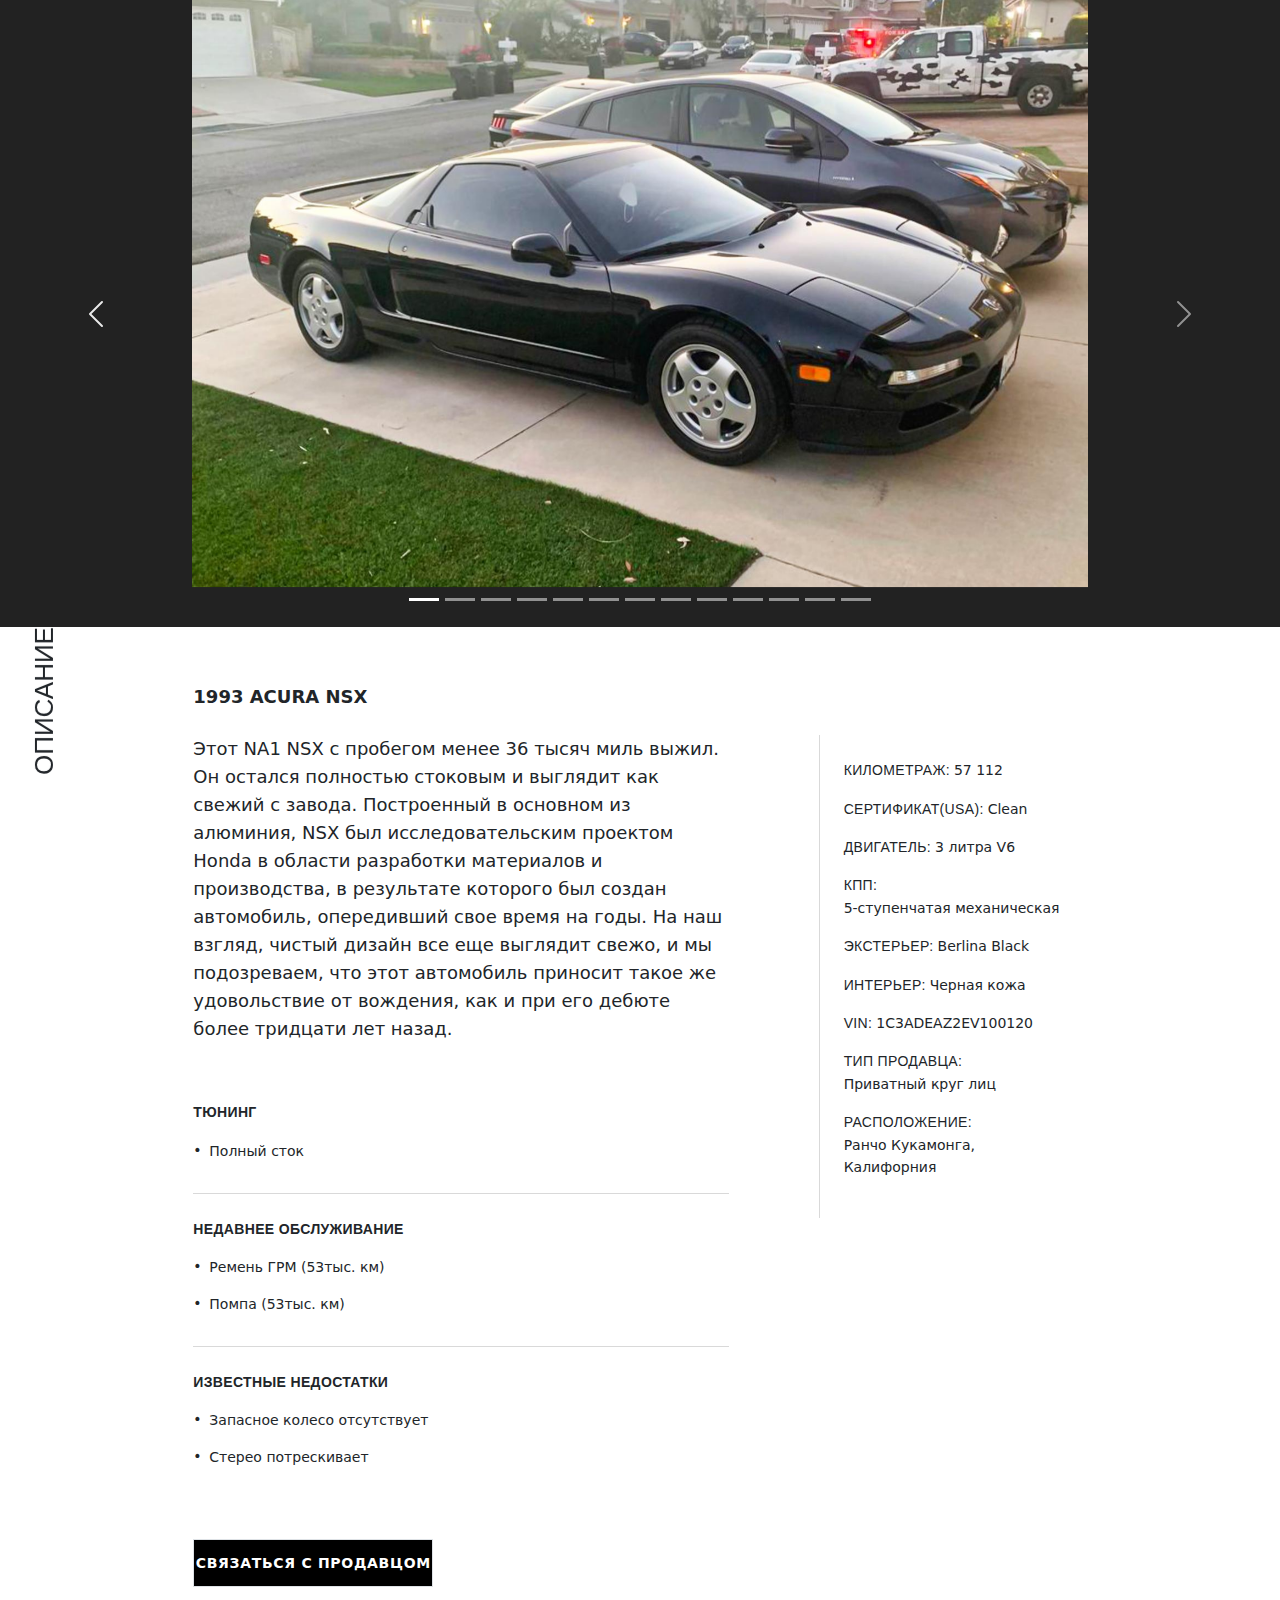
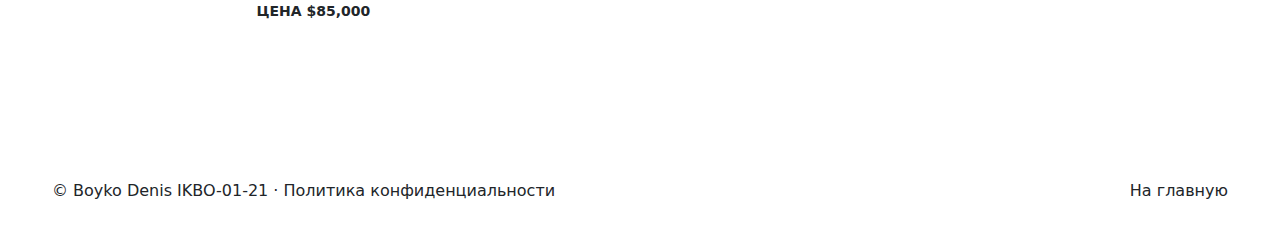
==== commit 0b4d5386: "fixed car pages (responsive imgs)" ====
--- a/acura.html
+++ b/acura.html
@@ -34,106 +34,93 @@
     </div>
     <div class="carousel-inner">
       <div class="carousel-item active">
-        <svg class="bd-placeholder-img" width="100%" height="100%"><rect width="100%" height="100%" fill="#222"/></svg>
         <div class="container">
           <div class="carousel-caption">
-            <img src="images/acura/1.jpg" style="max-width: 100%">
+            <img src="images/acura/1.jpg">
           </div>
         </div>
       </div>
       <div class="carousel-item">
-        <svg class="bd-placeholder-img" width="100%" height="100%"><rect width="100%" height="100%" fill="#222"/></svg>
         <div class="container">
           <div class="carousel-caption">
-            <img src="images/acura/2.jpg" style="max-width: 100%">
+            <img src="images/acura/2.jpg">
           </div>
         </div>
       </div>
       <div class="carousel-item">
-        <svg class="bd-placeholder-img" width="100%" height="100%"><rect width="100%" height="100%" fill="#222"/></svg>
         <div class="container">
           <div class="carousel-caption">
-            <img src="images/acura/3.jpg" style="max-width: 100%">
+            <img src="images/acura/3.jpg">
           </div>
         </div>
       </div>
       <div class="carousel-item">
-        <svg class="bd-placeholder-img" width="100%" height="100%"><rect width="100%" height="100%" fill="#222"/></svg>
         <div class="container">
           <div class="carousel-caption">
-            <img src="images/acura/4.jpg" style="max-width: 100%">
+            <img src="images/acura/4.jpg">
           </div>
         </div>
       </div>
       <div class="carousel-item">
-        <svg class="bd-placeholder-img" width="100%" height="100%"><rect width="100%" height="100%" fill="#222"/></svg>
         <div class="container">
           <div class="carousel-caption">
-            <img src="images/acura/5.jpg" style="max-width: 100%">
+            <img src="images/acura/5.jpg">
           </div>
         </div>
       </div>
       <div class="carousel-item">
-        <svg class="bd-placeholder-img" width="100%" height="100%"><rect width="100%" height="100%" fill="#222"/></svg>
         <div class="container">
           <div class="carousel-caption">
-            <img src="images/acura/6.jpg" style="max-width: 100%">
+            <img src="images/acura/6.jpg">
           </div>
         </div>
       </div>
       <div class="carousel-item">
-        <svg class="bd-placeholder-img" width="100%" height="100%"><rect width="100%" height="100%" fill="#222"/></svg>
         <div class="container">
           <div class="carousel-caption">
-            <img src="images/acura/7.jpg" style="max-width: 100%">
+            <img src="images/acura/7.jpg">
           </div>
         </div>
       </div>
       <div class="carousel-item">
-        <svg class="bd-placeholder-img" width="100%" height="100%"><rect width="100%" height="100%" fill="#222"/></svg>
         <div class="container">
           <div class="carousel-caption">
-            <img src="images/acura/8.jpg" style="max-width: 100%">
+            <img src="images/acura/8.jpg">
           </div>
         </div>
       </div>
       <div class="carousel-item">
-        <svg class="bd-placeholder-img" width="100%" height="100%"><rect width="100%" height="100%" fill="#222"/></svg>
         <div class="container">
           <div class="carousel-caption">
-            <img src="images/acura/9.jpg" style="max-width: 100%">
+            <img src="images/acura/9.jpg">
           </div>
         </div>
       </div>
       <div class="carousel-item">
-        <svg class="bd-placeholder-img" width="100%" height="100%"><rect width="100%" height="100%" fill="#222"/></svg>
         <div class="container">
           <div class="carousel-caption">
-            <img src="images/acura/10.jpg" style="max-width: 100%">
+            <img src="images/acura/10.jpg">
           </div>
         </div>
       </div>
       <div class="carousel-item">
-        <svg class="bd-placeholder-img" width="100%" height="100%"><rect width="100%" height="100%" fill="#222"/></svg>
         <div class="container">
           <div class="carousel-caption">
-            <img src="images/acura/11.jpg" style="max-width: 100%">
+            <img src="images/acura/11.jpg">
           </div>
         </div>
       </div>
       <div class="carousel-item">
-        <svg class="bd-placeholder-img" width="100%" height="100%"><rect width="100%" height="100%" fill="#222"/></svg>
         <div class="container">
           <div class="carousel-caption">
-            <img src="images/acura/12.jpg" style="max-width: 100%">
+            <img src="images/acura/12.jpg">
           </div>
         </div>
       </div>
       <div class="carousel-item">
-        <svg class="bd-placeholder-img" width="100%" height="100%"><rect width="100%" height="100%" fill="#222"/></svg>
         <div class="container">
           <div class="carousel-caption">
-            <img src="images/acura/13.jpg" style="max-width: 100%">
+            <img src="images/acura/13.jpg">
           </div>
         </div>
       </div>
@@ -206,6 +193,6 @@
 
 </main>
 
-<script src="/js/bootstrap.bundle.min.js"></script>
+<script src="js/bootstrap.bundle.min.js"></script>
 </body>
 </html>
--- a/css/carousel.css
+++ b/css/carousel.css
@@ -22,13 +22,28 @@
 }
 
 /* Declare heights because of positioning of img element */
-.carousel-item {
-  height: 46rem;
+.carousel-item{
+  /*padding-top: 15px;*/
+  max-width: 100%;
+  background-color: #222;
 }
 
-/*rect{
-  max-width: 100%;
-}*/
+.carousel-item::before{
+  content: "";
+  display: block;
+  padding-top: 49%;
+  /*aspect-ratio: 16/9;*/
+}
+
+.carousel-item img {
+  /*max-width: 100%;*/
+  /*aspect-ratio: auto;*/
+}
+
+.container {
+  /*margin-top: 20vh;*/
+}
+
 
 /* MARKETING CONTENT
 -------------------------------------------------- */
@@ -82,8 +97,15 @@
 }
 
 @media (max-width: 400px) {
-  .carousel-item {
-    height: 16rem;
+  .carousel-item{
+    width: 100%;
+    background-color: #222;
+  }
+
+  .carousel-item::before{
+    content: "";
+    display: block;
+    padding-top: 65%;
   }
 }
 
@@ -92,3 +114,4 @@
     margin-top: 7rem;
   }
 }
+
